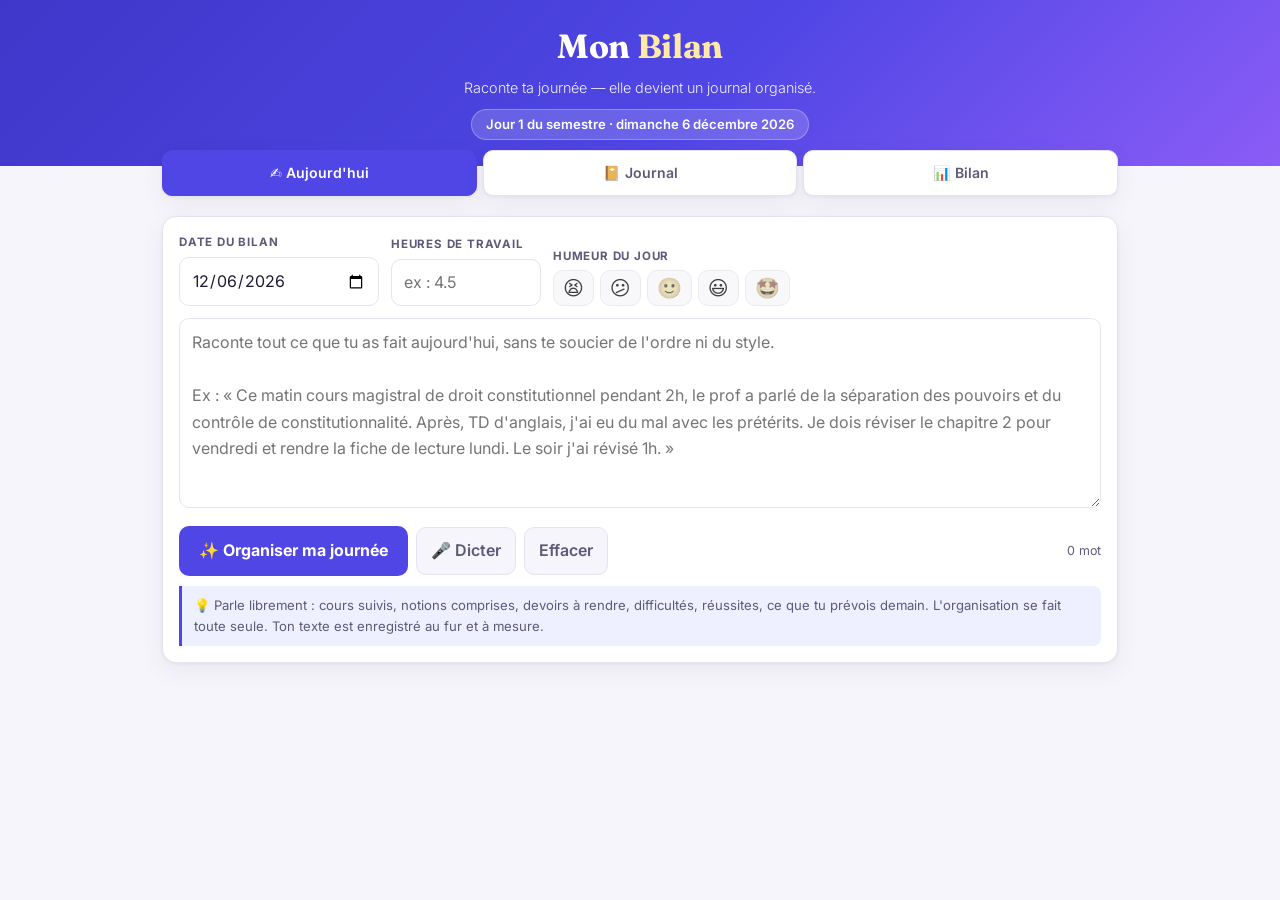
==== journal.html @ a70c95f1 "feat: Mon Bilan — journal quotidien organisé automatiquement Nouvelle application (journal.html) pou" ====
<!DOCTYPE html>
<html lang="fr">
<head>
<meta charset="UTF-8">
<meta name="viewport" content="width=device-width, initial-scale=1.0">
<title>Mon Bilan — Journal quotidien du semestre</title>
<meta name="description" content="Raconte ta journée, l'application l'organise en un bilan quotidien structuré : cours suivis, notions apprises, tâches à faire, difficultés et objectifs.">
<meta name="theme-color" content="#4f46e5">
<meta name="mobile-web-app-capable" content="yes">
<meta name="apple-mobile-web-app-capable" content="yes">
<meta name="apple-mobile-web-app-status-bar-style" content="black-translucent">
<meta name="apple-mobile-web-app-title" content="Mon Bilan">
<link rel="manifest" href="/journal.webmanifest">
<link rel="apple-touch-icon" href="/icons/journal-192.png">
<link href="https://fonts.googleapis.com/css2?family=Fraunces:opsz,wght@9..144,500;9..144,700&family=Inter:wght@300;400;500;600;700&display=swap" rel="stylesheet">
<style>
:root{
  --indigo:#4f46e5; --indigo-d:#3f37c9; --indigo-l:#eef0ff; --or:#c9a227;
  --papier:#f6f5fb; --carte:#ffffff; --encre:#1d1b31; --encre-2:#5d5a78;
  --bord:#e5e3f1; --vert:#2f7d55; --rouge:#c0392b; --ambre:#b06f10;
  --ombre:0 1px 3px rgba(29,27,49,.06),0 8px 24px rgba(29,27,49,.06);
  --r:14px;
}
@media (prefers-color-scheme:dark){
  :root{
    --indigo:#8b83ff; --indigo-d:#6f66f0; --indigo-l:#232043; --or:#d9b64a;
    --papier:#111020; --carte:#1a1930; --encre:#eceafc; --encre-2:#a5a1c6;
    --bord:#2c2a48; --vert:#5cc98d; --rouge:#ff8a7a; --ambre:#e0b25f;
    --ombre:0 1px 3px rgba(0,0,0,.4),0 8px 24px rgba(0,0,0,.35);
  }
}
*{margin:0;padding:0;box-sizing:border-box}
body{font-family:'Inter',system-ui,sans-serif;background:var(--papier);color:var(--encre);line-height:1.6;-webkit-text-size-adjust:100%}
h1,h2,h3,.serif{font-family:'Fraunces','Georgia',serif;letter-spacing:-.01em}
button{font:inherit;cursor:pointer;border:none;border-radius:10px;transition:filter .15s,background .15s,transform .05s}
button:active{transform:translateY(1px)}
button:disabled{opacity:.5;cursor:not-allowed}
input,select,textarea{font:inherit;color:var(--encre);background:var(--carte);border:1px solid var(--bord);border-radius:10px;padding:10px 12px}
input:focus,select:focus,textarea:focus{outline:2px solid var(--indigo);outline-offset:1px}
a{color:var(--indigo)}

/* En-tête */
header{background:linear-gradient(135deg,var(--indigo-d),var(--indigo) 55%,#8b5cf6);color:#fff;padding:20px 16px 26px;text-align:center}
header h1{font-size:clamp(1.5rem,4.6vw,2.1rem);font-weight:700}
header h1 span{color:#ffe9a8}
.h-sub{font-size:.9rem;opacity:.92;font-weight:300;margin-top:2px}
.h-jour{display:inline-block;margin-top:10px;background:rgba(255,255,255,.16);border:1px solid rgba(255,255,255,.28);border-radius:999px;padding:4px 14px;font-size:.82rem;font-weight:600}

/* Onglets */
.onglets{display:flex;gap:6px;max-width:980px;margin:-16px auto 0;padding:0 12px;position:relative;z-index:3}
.onglet{flex:1;background:var(--carte);border:1px solid var(--bord);box-shadow:var(--ombre);color:var(--encre-2);font-weight:600;font-size:.88rem;padding:11px 6px}
.onglet.actif{background:var(--indigo);border-color:var(--indigo);color:#fff}

main{max-width:980px;margin:0 auto;padding:20px 12px 90px}
.vue{display:none}
.vue.actif{display:block}

.carte{background:var(--carte);border:1px solid var(--bord);border-radius:var(--r);box-shadow:var(--ombre);padding:16px;margin-bottom:16px}
.carte-titre{font-family:'Fraunces',serif;font-size:1.12rem;font-weight:700;margin-bottom:12px;display:flex;align-items:center;gap:8px;flex-wrap:wrap}
.carte-titre .compteur{font-family:'Inter',sans-serif;font-size:.74rem;font-weight:600;color:var(--encre-2);background:var(--papier);border:1px solid var(--bord);border-radius:999px;padding:1px 9px}

.ligne{display:flex;flex-wrap:wrap;gap:12px;align-items:flex-end}
.champ{display:flex;flex-direction:column;gap:5px;flex:1;min-width:140px}
.champ label{font-size:.72rem;text-transform:uppercase;letter-spacing:.07em;color:var(--encre-2);font-weight:700}
.aide{font-size:.8rem;color:var(--encre-2)}

/* Humeur */
.humeurs{display:flex;gap:6px}
.humeur{background:var(--papier);border:1px solid var(--bord);border-radius:10px;font-size:1.25rem;line-height:1;padding:7px 9px;filter:grayscale(.7);opacity:.75}
.humeur.on{filter:none;opacity:1;border-color:var(--indigo);background:var(--indigo-l);transform:translateY(-2px)}

/* Saisie */
textarea#recit{width:100%;min-height:190px;resize:vertical;line-height:1.65;margin-top:12px}
.barre-saisie{display:flex;flex-wrap:wrap;gap:8px;align-items:center;margin-top:10px}
.btn-p{background:var(--indigo);color:#fff;font-weight:700;padding:12px 20px}
.btn-p:hover{filter:brightness(1.1)}
.btn-s{background:var(--papier);border:1px solid var(--bord);color:var(--encre-2);font-weight:600;padding:10px 14px}
.btn-s:hover{background:var(--indigo-l);color:var(--indigo)}
.btn-micro.on{background:var(--rouge);color:#fff;border-color:var(--rouge);animation:pulse 1.3s infinite}
@keyframes pulse{50%{filter:brightness(1.25)}}
.compte{margin-left:auto;font-size:.78rem;color:var(--encre-2)}
.astuce{margin-top:10px;font-size:.82rem;color:var(--encre-2);background:var(--indigo-l);border-left:3px solid var(--indigo);border-radius:0 8px 8px 0;padding:9px 12px}

/* Bandeau d'état */
.bandeau{display:none;margin-bottom:14px;border-radius:10px;padding:10px 13px;font-size:.86rem;font-weight:500}
.bandeau.on{display:block}
.bandeau.info{background:var(--indigo-l);color:var(--indigo);border:1px solid var(--indigo)}
.bandeau.alerte{background:rgba(176,111,16,.12);color:var(--ambre);border:1px solid var(--ambre)}
.bandeau.erreur{background:rgba(192,57,43,.1);color:var(--rouge);border:1px solid var(--rouge)}

/* Bilan structuré */
.bilan-titre{font-family:'Fraunces',serif;font-size:1.4rem;font-weight:700;line-height:1.3}
.bilan-date{font-size:.8rem;text-transform:uppercase;letter-spacing:.08em;color:var(--encre-2);font-weight:700}
.resume{margin:10px 0 4px;font-size:1rem;border-left:3px solid var(--or);padding-left:12px;color:var(--encre)}
.sec{margin-top:18px}
.sec h3{font-size:.78rem;text-transform:uppercase;letter-spacing:.09em;color:var(--indigo);font-weight:700;margin-bottom:8px;display:flex;align-items:center;gap:7px}
.cours{border:1px solid var(--bord);border-radius:12px;padding:11px 13px;margin-bottom:9px;background:var(--papier)}
.cours-tete{display:flex;flex-wrap:wrap;gap:8px;align-items:baseline}
.cours-mat{font-weight:700}
.etq{font-size:.7rem;font-weight:700;text-transform:uppercase;letter-spacing:.05em;background:var(--indigo-l);color:var(--indigo);border-radius:999px;padding:2px 9px}
.etq.duree{background:transparent;border:1px solid var(--bord);color:var(--encre-2)}
.cours-txt{font-size:.92rem;color:var(--encre-2);margin-top:5px}
.notions{display:flex;flex-wrap:wrap;gap:6px;margin-top:8px}
.notion{font-size:.78rem;background:var(--carte);border:1px solid var(--bord);border-radius:999px;padding:2px 10px}
ul.liste{list-style:none;display:flex;flex-direction:column;gap:6px}
ul.liste li{position:relative;padding-left:20px;font-size:.94rem}
ul.liste li::before{content:"";position:absolute;left:5px;top:.62em;width:6px;height:6px;border-radius:50%;background:var(--indigo)}
ul.liste.pos li::before{background:var(--vert)}
ul.liste.neg li::before{background:var(--ambre)}
.tache{display:flex;gap:10px;align-items:flex-start;border:1px solid var(--bord);border-radius:10px;padding:9px 11px;margin-bottom:7px;background:var(--papier)}
.tache input{width:18px;height:18px;flex:none;margin-top:2px;accent-color:var(--indigo);padding:0}
.tache.fait span.t-txt{text-decoration:line-through;opacity:.55}
.t-txt{font-size:.94rem}
.t-ech{display:block;font-size:.76rem;color:var(--ambre);font-weight:600}
.mots{display:flex;flex-wrap:wrap;gap:6px}
.mot{font-size:.76rem;background:var(--indigo-l);color:var(--indigo);border-radius:999px;padding:3px 10px;font-weight:600}
.conseil{margin-top:18px;background:linear-gradient(135deg,var(--indigo-l),transparent);border:1px dashed var(--indigo);border-radius:12px;padding:12px 14px;font-size:.92rem}
.conseil b{color:var(--indigo)}
.actions{display:flex;flex-wrap:wrap;gap:8px;margin-top:18px;padding-top:14px;border-top:1px solid var(--bord)}
.source{font-size:.74rem;color:var(--encre-2);margin-top:12px;font-style:italic}

/* Journal */
.entree{border:1px solid var(--bord);border-radius:12px;margin-bottom:10px;background:var(--carte);overflow:hidden}
.entree-tete{display:flex;gap:12px;align-items:flex-start;padding:13px 14px;cursor:pointer}
.e-jour{flex:none;width:52px;text-align:center;background:var(--indigo-l);color:var(--indigo);border-radius:10px;padding:5px 0}
.e-jour b{display:block;font-size:1.15rem;line-height:1.1}
.e-jour small{font-size:.66rem;text-transform:uppercase;letter-spacing:.06em;font-weight:700}
.e-corps{flex:1;min-width:0}
.e-titre{font-weight:600}
.e-res{font-size:.86rem;color:var(--encre-2);display:-webkit-box;-webkit-line-clamp:2;-webkit-box-orient:vertical;overflow:hidden}
.e-meta{display:flex;flex-wrap:wrap;gap:6px;margin-top:6px}
.e-detail{display:none;padding:0 14px 14px;border-top:1px solid var(--bord)}
.entree.ouvert .e-detail{display:block;padding-top:12px}
.vide{text-align:center;color:var(--encre-2);padding:34px 12px;font-size:.94rem}

/* Bilan / stats */
.stats{display:grid;grid-template-columns:repeat(auto-fit,minmax(140px,1fr));gap:10px}
.stat{background:var(--papier);border:1px solid var(--bord);border-radius:12px;padding:12px}
.stat b{display:block;font-family:'Fraunces',serif;font-size:1.7rem;line-height:1.15}
.stat small{font-size:.72rem;text-transform:uppercase;letter-spacing:.07em;color:var(--encre-2);font-weight:700}
.barres{display:flex;flex-direction:column;gap:9px}
.barre-l{display:flex;align-items:center;gap:10px;font-size:.88rem}
.barre-l .nom{width:38%;min-width:96px;font-weight:600;overflow:hidden;text-overflow:ellipsis;white-space:nowrap}
.barre-piste{flex:1;background:var(--papier);border-radius:999px;height:12px;overflow:hidden;border:1px solid var(--bord)}
.barre-fill{height:100%;background:linear-gradient(90deg,var(--indigo),#8b5cf6);border-radius:999px}
.barre-l .val{font-size:.78rem;color:var(--encre-2);font-weight:700;width:42px;text-align:right}

@media (max-width:560px){
  .onglet{font-size:.78rem;padding:10px 4px}
  .stat b{font-size:1.45rem}
}
@media print{
  header,.onglets,.actions,.barre-saisie,.astuce,.bandeau,#vue-saisie .carte:not(#carte-bilan){display:none!important}
  body{background:#fff}
  .carte{box-shadow:none;border:none}
}
</style>
</head>
<body>

<header>
  <h1>Mon <span>Bilan</span></h1>
  <div class="h-sub">Raconte ta journée — elle devient un journal organisé.</div>
  <div class="h-jour" id="h-jour">Jour 1 du semestre</div>
</header>

<div class="onglets">
  <button type="button" class="onglet actif" data-vue="saisie">✍️ Aujourd'hui</button>
  <button type="button" class="onglet" data-vue="journal">📔 Journal</button>
  <button type="button" class="onglet" data-vue="bilan">📊 Bilan</button>
</div>

<main>

<!-- ════════ VUE SAISIE ════════ -->
<section class="vue actif" id="vue-saisie">

  <div class="carte">
    <div class="ligne">
      <div class="champ" style="max-width:200px">
        <label for="date-jour">Date du bilan</label>
        <input type="date" id="date-jour">
      </div>
      <div class="champ" style="max-width:150px">
        <label for="heures">Heures de travail</label>
        <input type="number" id="heures" min="0" max="24" step="0.5" placeholder="ex : 4.5">
      </div>
      <div class="champ" style="flex:0 0 auto">
        <label>Humeur du jour</label>
        <div class="humeurs" id="humeurs">
          <button type="button" class="humeur" data-h="1" title="Journée très difficile">😫</button>
          <button type="button" class="humeur" data-h="2" title="Journée difficile">😕</button>
          <button type="button" class="humeur" data-h="3" title="Journée correcte">🙂</button>
          <button type="button" class="humeur" data-h="4" title="Bonne journée">😃</button>
          <button type="button" class="humeur" data-h="5" title="Excellente journée">🤩</button>
        </div>
      </div>
    </div>

    <textarea id="recit" placeholder="Raconte tout ce que tu as fait aujourd'hui, sans te soucier de l'ordre ni du style.&#10;&#10;Ex : « Ce matin cours magistral de droit constitutionnel pendant 2h, le prof a parlé de la séparation des pouvoirs et du contrôle de constitutionnalité. Après, TD d'anglais, j'ai eu du mal avec les prétérits. Je dois réviser le chapitre 2 pour vendredi et rendre la fiche de lecture lundi. Le soir j'ai révisé 1h. »"></textarea>

    <div class="barre-saisie">
      <button type="button" class="btn-p" id="btn-organiser">✨ Organiser ma journée</button>
      <button type="button" class="btn-s btn-micro" id="btn-micro" hidden>🎤 Dicter</button>
      <button type="button" class="btn-s" id="btn-vider">Effacer</button>
      <span class="compte" id="compte">0 mot</span>
    </div>

    <div class="astuce">
      💡 Parle librement : cours suivis, notions comprises, devoirs à rendre, difficultés, réussites, ce que tu prévois demain. L'organisation se fait toute seule. Ton texte est enregistré au fur et à mesure.
    </div>
  </div>

  <div class="bandeau" id="bandeau"></div>

  <div class="carte" id="carte-bilan" hidden>
    <div id="bilan-rendu"></div>
  </div>

  <div class="carte" id="carte-restes" hidden>
    <div class="carte-titre">⏳ Tâches encore ouvertes <span class="compteur" id="restes-compte"></span></div>
    <div id="restes"></div>
  </div>

</section>

<!-- ════════ VUE JOURNAL ════════ -->
<section class="vue" id="vue-journal">
  <div class="carte">
    <div class="carte-titre">📔 Mon journal <span class="compteur" id="journal-compte"></span></div>
    <input type="search" id="recherche" placeholder="Rechercher une matière, une notion, un mot…" style="width:100%">
  </div>
  <div id="liste-journal"></div>
</section>

<!-- ════════ VUE BILAN ════════ -->
<section class="vue" id="vue-bilan">
  <div class="carte">
    <div class="carte-titre">📊 Vue d'ensemble du semestre</div>
    <div class="stats" id="stats"></div>
  </div>

  <div class="carte">
    <div class="carte-titre">📚 Matières les plus travaillées</div>
    <div class="barres" id="barres-matieres"><div class="vide">Aucune matière enregistrée pour l'instant.</div></div>
  </div>

  <div class="carte">
    <div class="carte-titre">🗓 7 derniers jours</div>
    <div class="barres" id="barres-semaine"></div>
  </div>

  <div class="carte">
    <div class="carte-titre">⚙️ Réglages &amp; sauvegarde</div>
    <div class="ligne">
      <div class="champ" style="max-width:220px">
        <label for="debut-semestre">Début du semestre</label>
        <input type="date" id="debut-semestre">
      </div>
    </div>
    <div class="actions" style="border:none;padding-top:14px">
      <button type="button" class="btn-s" id="btn-export-md">⬇️ Exporter tout (Markdown)</button>
      <button type="button" class="btn-s" id="btn-export-json">⬇️ Sauvegarde (JSON)</button>
      <button type="button" class="btn-s" id="btn-import">⬆️ Restaurer une sauvegarde</button>
      <input type="file" id="fichier-import" accept="application/json,.json" hidden>
    </div>
    <p class="aide" style="margin-top:10px">Tes bilans restent dans ce navigateur (aucun compte, aucun serveur). Pense à exporter une sauvegarde de temps en temps.</p>
  </div>
</section>

</main>

<script>
"use strict";

/* ════════ Constantes ════════ */
const PROXY_URL = 'https://scamintel-proxy.legrandpokeya.workers.dev';
const MODEL     = 'gpt-4o';
const CLE_DB    = 'monbilan_entrees_v1';
const CLE_CFG   = 'monbilan_config_v1';
const HUMEURS   = { 1:'😫', 2:'😕', 3:'🙂', 4:'😃', 5:'🤩' };

/* ════════ Utilitaires ════════ */
const $ = id => document.getElementById(id);
const esc = s => String(s == null ? '' : s).replace(/&/g,'&amp;').replace(/</g,'&lt;').replace(/>/g,'&gt;').replace(/"/g,'&quot;');

function isoDuJour(d = new Date()) {
  return d.getFullYear() + '-' + String(d.getMonth()+1).padStart(2,'0') + '-' + String(d.getDate()).padStart(2,'0');
}
function versDate(iso) { const [a,m,j] = iso.split('-').map(Number); return new Date(a, m-1, j); }
function dateLongue(iso) {
  return versDate(iso).toLocaleDateString('fr-FR', { weekday:'long', day:'numeric', month:'long', year:'numeric' });
}
function ecartJours(isoA, isoB) { return Math.round((versDate(isoB) - versDate(isoA)) / 86400000); }
function nettoie(v) { return typeof v === 'string' ? v.trim() : ''; }
function versListe(v) {
  if (Array.isArray(v)) return v.map(nettoie).filter(Boolean);
  const s = nettoie(v);
  return s ? [s] : [];
}

/* ════════ Stockage ════════ */
let db  = {};
let cfg = { debutSemestre: isoDuJour() };

function charger() {
  try { db  = JSON.parse(localStorage.getItem(CLE_DB)  || '{}') || {}; } catch { db = {}; }
  try { cfg = Object.assign(cfg, JSON.parse(localStorage.getItem(CLE_CFG) || '{}')); } catch {}
}
function sauver() {
  try {
    localStorage.setItem(CLE_DB, JSON.stringify(db));
    localStorage.setItem(CLE_CFG, JSON.stringify(cfg));
  } catch (e) { message('erreur', "Impossible d'enregistrer : la mémoire du navigateur est pleine ou bloquée."); }
}
function entree(date, creer) {
  if (!db[date] && creer) db[date] = { date, raw:'', heures:null, humeur:null, organise:null, source:null, maj:null };
  return db[date] || null;
}
function datesTriees() { return Object.keys(db).sort().reverse(); }

let dateActive = isoDuJour();

/* ════════ Bandeau d'état ════════ */
let minuteurBandeau = null;
function message(type, txt, duree) {
  const b = $('bandeau');
  b.className = 'bandeau on ' + type;
  b.textContent = txt;
  clearTimeout(minuteurBandeau);
  if (duree) minuteurBandeau = setTimeout(() => b.className = 'bandeau', duree);
}
function cacherMessage() { const b = $('bandeau'); b.className = 'bandeau'; }

/* ════════ Organisation par IA ════════ */
function invite(date, texte, heures, humeur) {
  return `Tu es l'assistant d'un étudiant qui fait le bilan de sa journée. Il te raconte sa journée à l'oral ou à l'écrit, en vrac. Ton rôle : transformer ce récit en un bilan quotidien clair et structuré.

DATE : ${dateLongue(date)}
${heures ? 'TEMPS DE TRAVAIL DÉCLARÉ : ' + heures + ' h\n' : ''}${humeur ? 'HUMEUR DÉCLARÉE : ' + humeur + '/5\n' : ''}
RÉCIT BRUT :
"""
${texte}
"""

Réponds UNIQUEMENT par un objet JSON valide, sans texte avant ou après, sans balises de code, exactement dans ce format :
{
  "titre": "titre court de la journée, 60 caractères maximum",
  "resume": "2 à 3 phrases qui résument la journée à la première personne",
  "cours": [{"matiere":"", "type":"cours magistral | TD | TP | révision | lecture | examen | autre", "duree":"", "contenu":"ce qui a été vu, en 1 à 2 phrases", "notions":["notion clé", "..."]}],
  "apprentissages": ["ce qui a été compris ou retenu aujourd'hui"],
  "taches": [{"intitule":"", "echeance":"date ou échéance si mentionnée, sinon vide"}],
  "difficultes": ["points de blocage ou d'incompréhension"],
  "reussites": ["ce qui s'est bien passé"],
  "objectifs_demain": ["ce qui est prévu ou à faire ensuite"],
  "motsCles": ["mot-clé", "..."],
  "conseil": "un conseil court, concret et bienveillant pour demain, basé uniquement sur cette journée"
}

RÈGLES STRICTES :
- N'invente rien : n'utilise que ce qui figure dans le récit.
- Laisse un tableau vide si l'information est absente.
- Écris en français, à la première personne quand c'est naturel.
- Conserve les termes techniques, noms de chapitres et de professeurs cités.
- Reformule proprement les fautes ou hésitations de la dictée vocale.`;
}

function extraireJSON(txt) {
  let t = String(txt || '').trim().replace(/^```(?:json)?/i, '').replace(/```$/,'').trim();
  const d = t.indexOf('{'), f = t.lastIndexOf('}');
  if (d === -1 || f === -1) throw new Error('Réponse non exploitable');
  return JSON.parse(t.slice(d, f + 1));
}

function normaliser(o, anciennesTaches) {
  const faites = {};
  (anciennesTaches || []).forEach(t => { if (t && t.intitule) faites[t.intitule.toLowerCase()] = !!t.fait; });
  const cours = (Array.isArray(o.cours) ? o.cours : []).map(c => ({
    matiere : nettoie(c && c.matiere) || 'Séance',
    type    : nettoie(c && c.type),
    duree   : nettoie(c && c.duree),
    contenu : nettoie(c && c.contenu),
    notions : versListe(c && c.notions)
  })).filter(c => c.matiere || c.contenu);
  const taches = (Array.isArray(o.taches) ? o.taches : []).map(t => {
    const it = typeof t === 'string' ? t : nettoie(t && t.intitule);
    return { intitule: it, echeance: typeof t === 'string' ? '' : nettoie(t && t.echeance), fait: !!faites[it.toLowerCase()] };
  }).filter(t => t.intitule);
  return {
    titre           : nettoie(o.titre).slice(0, 90),
    resume          : nettoie(o.resume),
    cours           : cours,
    apprentissages  : versListe(o.apprentissages),
    taches          : taches,
    difficultes     : versListe(o.difficultes),
    reussites       : versListe(o.reussites),
    objectifs_demain: versListe(o.objectifs_demain),
    motsCles        : versListe(o.motsCles).slice(0, 12),
    conseil         : nettoie(o.conseil)
  };
}

async function organiserParIA(date, texte, heures, humeur) {
  const rep = await fetch(PROXY_URL, {
    method : 'POST',
    headers: { 'Content-Type':'application/json' },
    body   : JSON.stringify({ model: MODEL, max_tokens: 2500, messages: [{ role:'user', content: invite(date, texte, heures, humeur) }] })
  });
  const data = await rep.json();
  if (data.error) throw new Error(data.error.message || 'Erreur du service IA');
  const txt = data.choices && data.choices[0] && data.choices[0].message && data.choices[0].message.content;
  if (!txt) throw new Error('Réponse IA vide');
  return extraireJSON(txt);
}

/* ════════ Organisation locale (secours, sans réseau) ════════ */
const RE = {
  cours     : /(cours|amphi|magistral|\btd\b|\btp\b|séance|seance|leçon|lecon|chapitre|module|conférence|conference|travaux (?:pratiques|dirigés|diriges)|labo)/i,
  tache     : /(je dois|il faut|à faire|a faire|à rendre|a rendre|rendre|réviser|reviser|préparer|preparer|devoir|dm\b|exposé|expose|examen|partiel|interro|contrôle|controle|deadline|pour (?:lundi|mardi|mercredi|jeudi|vendredi|samedi|dimanche|demain|la semaine))/i,
  difficulte: /(difficile|pas compris|rien compris|compliqué|complique|galèr|galer|du mal|bloqué|bloque|perdu|pas réussi|pas reussi|dur\b|stress|fatigu)/i,
  reussite  : /(réussi|reussi|content|fier|bien passé|bien passe|validé|valide|progress|super|génial|genial|enfin compris|à l'aise|a l'aise)/i,
  demain    : /(demain|prochaine fois|semaine prochaine|objectif|je compte|je vais)/i,
  appris    : /(appris|compris|retenu|découvert|decouvert|noté|note que|vu que|expliqué|explique)/i
};
const STOP = /^(pendant|avec|ce|cet|cette|le|la|les|un|une|des|du|de|et|puis|où|ou|qui|que|pour|à|a|en|dans|sur|il|elle|on|j|je|nous|ce matin|cet aprem)$/i;

function phrases(txt) {
  return txt.replace(/([.!?…;])\s+/g, '$1\n').split(/\n+/).map(s => s.trim()).filter(s => s.length > 2);
}
function matiereDe(p) {
  const m = p.match(/(?:cours|amphi|td|tp|séance|seance|leçon|lecon|module|chapitre|examen|partiel|contrôle|controle)\s*(?:magistral\s*)?(?:de |d'|en |sur )([A-Za-zÀ-ÿ0-9'’\- ]{2,40})/i);
  if (!m) return '';
  const mots = m[1].trim().split(/\s+/);
  const gardes = [];
  for (const mot of mots) {
    if (STOP.test(mot) || /^\d/.test(mot) || /^(h|heures?|min|minutes?)$/i.test(mot)) break;
    gardes.push(mot);
    if (gardes.length >= 4) break;
  }
  const nom = gardes.join(' ').replace(/[.,;:]$/, '').trim();
  return nom ? nom.charAt(0).toUpperCase() + nom.slice(1) : '';
}
function dureeDe(p) {
  const m = p.match(/(\d+(?:[.,]\d+)?)\s*(h\b|heures?|min\b|minutes?)/i);
  return m ? (m[1] + ' ' + (/^m/i.test(m[2]) ? 'min' : 'h')) : '';
}

function organiserEnLocal(texte, date) {
  const o = { titre:'', resume:'', cours:[], apprentissages:[], taches:[], difficultes:[], reussites:[], objectifs_demain:[], motsCles:[], conseil:'' };
  phrases(texte).forEach(p => {
    let classe = false;
    const passe = /(j'ai révisé|j'ai revise|j'ai fait|j'ai relu|j'ai travaillé|j'ai bossé|j'ai suivi|j'ai assisté)/i.test(p);
    const estTache = RE.tache.test(p) && !passe;
    if (RE.cours.test(p) && !estTache && !/^demain/i.test(p)) {
      o.cours.push({ matiere: matiereDe(p) || 'Séance', type:'', duree: dureeDe(p), contenu: p, notions: [] });
      classe = true;
    }
    if (estTache)                      { o.taches.push({ intitule:p, echeance:'', fait:false }); classe = true; }
    if (RE.difficulte.test(p))         { o.difficultes.push(p); classe = true; }
    if (RE.reussite.test(p))           { o.reussites.push(p); classe = true; }
    if (RE.demain.test(p))             { o.objectifs_demain.push(p); classe = true; }
    if (!classe || (RE.appris.test(p) && !RE.reussite.test(p) && !RE.difficulte.test(p))) { o.apprentissages.push(p); }
  });
  o.motsCles = Array.from(new Set(o.cours.map(c => c.matiere).filter(m => m && m !== 'Séance'))).slice(0, 8);
  const bouts = [];
  if (o.cours.length)  bouts.push(o.cours.length + (o.cours.length > 1 ? ' séances de travail' : ' séance de travail'));
  if (o.taches.length) bouts.push(o.taches.length + (o.taches.length > 1 ? ' tâches à faire' : ' tâche à faire'));
  o.resume = 'Journée du ' + dateLongue(date) + (bouts.length ? ' : ' + bouts.join(', ') + '.' : '.');
  o.titre  = o.motsCles.length ? o.motsCles.slice(0, 3).join(' · ') : 'Bilan du ' + versDate(date).toLocaleDateString('fr-FR');
  return o;
}

/* ════════ Rendu d'un bilan ════════ */
function bloc(titre, contenu) { return contenu ? `<div class="sec"><h3>${titre}</h3>${contenu}</div>` : ''; }
function listeHTML(items, classe) {
  if (!items || !items.length) return '';
  return `<ul class="liste ${classe || ''}">` + items.map(t => `<li>${esc(t)}</li>`).join('') + '</ul>';
}
function tachesHTML(taches, date) {
  if (!taches || !taches.length) return '';
  return taches.map((t, i) => `
    <label class="tache ${t.fait ? 'fait' : ''}">
      <input type="checkbox" class="t-check" data-date="${esc(date)}" data-i="${i}" ${t.fait ? 'checked' : ''}>
      <span><span class="t-txt">${esc(t.intitule)}</span>${t.echeance ? `<span class="t-ech">⏰ ${esc(t.echeance)}</span>` : ''}</span>
    </label>`).join('');
}
function coursHTML(cours) {
  if (!cours || !cours.length) return '';
  return cours.map(c => `
    <div class="cours">
      <div class="cours-tete">
        <span class="cours-mat">${esc(c.matiere)}</span>
        ${c.type ? `<span class="etq">${esc(c.type)}</span>` : ''}
        ${c.duree ? `<span class="etq duree">⏱ ${esc(c.duree)}</span>` : ''}
      </div>
      ${c.contenu ? `<div class="cours-txt">${esc(c.contenu)}</div>` : ''}
      ${c.notions && c.notions.length ? `<div class="notions">${c.notions.map(n => `<span class="notion">${esc(n)}</span>`).join('')}</div>` : ''}
    </div>`).join('');
}

function rendreBilan(e, contexte) {
  const o = e.organise;
  if (!o) return '';
  const meta = [];
  if (e.humeur) meta.push(HUMEURS[e.humeur] + ' humeur ' + e.humeur + '/5');
  if (e.heures) meta.push('⏱ ' + e.heures + ' h de travail');
  const actions = contexte === 'jour'
    ? `<div class="actions">
         <button type="button" class="btn-s" data-act="copier" data-date="${esc(e.date)}">📋 Copier</button>
         <button type="button" class="btn-s" data-act="md" data-date="${esc(e.date)}">⬇️ Fichier .md</button>
         <button type="button" class="btn-s" data-act="imprimer" data-date="${esc(e.date)}">🖨 Imprimer</button>
         <button type="button" class="btn-s" data-act="reorganiser" data-date="${esc(e.date)}">🔄 Réorganiser</button>
       </div>`
    : `<div class="actions">
         <button type="button" class="btn-s" data-act="ouvrir" data-date="${esc(e.date)}">✏️ Modifier ce jour</button>
         <button type="button" class="btn-s" data-act="copier" data-date="${esc(e.date)}">📋 Copier</button>
         <button type="button" class="btn-s" data-act="md" data-date="${esc(e.date)}">⬇️ Fichier .md</button>
         <button type="button" class="btn-s" data-act="supprimer" data-date="${esc(e.date)}">🗑 Supprimer</button>
       </div>`;
  return `
    <div class="bilan-date">${esc(dateLongue(e.date))}${meta.length ? ' · ' + esc(meta.join(' · ')) : ''}</div>
    ${o.titre ? `<div class="bilan-titre">${esc(o.titre)}</div>` : ''}
    ${o.resume ? `<div class="resume">${esc(o.resume)}</div>` : ''}
    ${bloc('📚 Cours &amp; séances', coursHTML(o.cours))}
    ${bloc('🧠 Ce que j\'ai appris', listeHTML(o.apprentissages))}
    ${bloc('✅ À faire', tachesHTML(o.taches, e.date))}
    ${bloc('🌱 Ce qui a bien marché', listeHTML(o.reussites, 'pos'))}
    ${bloc('⚠️ Difficultés', listeHTML(o.difficultes, 'neg'))}
    ${bloc('🎯 Pour la suite', listeHTML(o.objectifs_demain))}
    ${o.motsCles && o.motsCles.length ? bloc('🏷 Mots-clés', `<div class="mots">${o.motsCles.map(m => `<span class="mot">${esc(m)}</span>`).join('')}</div>`) : ''}
    ${o.conseil ? `<div class="conseil"><b>Conseil pour demain —</b> ${esc(o.conseil)}</div>` : ''}
    ${actions}
    <div class="source">${e.source === 'ia' ? 'Organisé par l\'IA' : 'Organisé automatiquement sur l\'appareil (hors ligne)'}${e.maj ? ' · ' + esc(new Date(e.maj).toLocaleString('fr-FR')) : ''}</div>`;
}

/* ════════ Export ════════ */
function bilanEnMd(e) {
  const o = e.organise;
  let s = '# ' + dateLongue(e.date) + '\n\n';
  if (!o) return s + (e.raw || '') + '\n';
  if (o.titre)  s += '**' + o.titre + '**\n\n';
  if (e.humeur) s += 'Humeur : ' + HUMEURS[e.humeur] + ' ' + e.humeur + '/5' + (e.heures ? ' · Travail : ' + e.heures + ' h' : '') + '\n\n';
  else if (e.heures) s += 'Travail : ' + e.heures + ' h\n\n';
  if (o.resume) s += '> ' + o.resume + '\n\n';
  if (o.cours && o.cours.length) {
    s += '## Cours & séances\n';
    o.cours.forEach(c => {
      s += '- **' + c.matiere + '**' + (c.type ? ' (' + c.type + ')' : '') + (c.duree ? ' — ' + c.duree : '') + '\n';
      if (c.contenu) s += '  - ' + c.contenu + '\n';
      if (c.notions && c.notions.length) s += '  - Notions : ' + c.notions.join(', ') + '\n';
    });
    s += '\n';
  }
  const sections = [
    ["Ce que j'ai appris", o.apprentissages],
    ['Ce qui a bien marché', o.reussites],
    ['Difficultés', o.difficultes],
    ['Pour la suite', o.objectifs_demain]
  ];
  sections.forEach(([t, l]) => { if (l && l.length) s += '## ' + t + '\n' + l.map(x => '- ' + x).join('\n') + '\n\n'; });
  if (o.taches && o.taches.length) s += '## À faire\n' + o.taches.map(t => '- [' + (t.fait ? 'x' : ' ') + '] ' + t.intitule + (t.echeance ? ' — ' + t.echeance : '')).join('\n') + '\n\n';
  if (o.motsCles && o.motsCles.length) s += 'Mots-clés : ' + o.motsCles.join(', ') + '\n\n';
  if (o.conseil) s += '_Conseil : ' + o.conseil + '_\n\n';
  return s;
}
function telecharger(nom, contenu, type) {
  const url = URL.createObjectURL(new Blob([contenu], { type: type || 'text/plain;charset=utf-8' }));
  const a = document.createElement('a');
  a.href = url; a.download = nom; document.body.appendChild(a); a.click(); a.remove();
  setTimeout(() => URL.revokeObjectURL(url), 2000);
}
async function copier(txt) {
  try { await navigator.clipboard.writeText(txt); message('info', '📋 Bilan copié dans le presse-papiers.', 2500); }
  catch { message('alerte', "Copie impossible — sélectionne le texte manuellement.", 4000); }
}

/* ════════ Vue « Aujourd'hui » ════════ */
function majCompte() {
  const mots = $('recit').value.trim().split(/\s+/).filter(Boolean).length;
  $('compte').textContent = mots + (mots > 1 ? ' mots' : ' mot');
}
function majEnTete() {
  const n = Math.max(1, ecartJours(cfg.debutSemestre, dateActive) + 1);
  $('h-jour').textContent = 'Jour ' + n + ' du semestre · ' + dateLongue(dateActive);
}
function rendreJour() {
  const e = entree(dateActive) || { date: dateActive, raw:'', heures:null, humeur:null, organise:null };
  $('date-jour').value = dateActive;
  $('recit').value     = e.raw || '';
  $('heures').value    = (e.heures == null ? '' : e.heures);
  document.querySelectorAll('.humeur').forEach(b => b.classList.toggle('on', Number(b.dataset.h) === e.humeur));
  majCompte(); majEnTete();
  const carte = $('carte-bilan');
  if (e.organise) { carte.hidden = false; $('bilan-rendu').innerHTML = rendreBilan(e, 'jour'); }
  else            { carte.hidden = true;  $('bilan-rendu').innerHTML = ''; }
  rendreRestes();
}
function rendreRestes() {
  const restes = [];
  datesTriees().forEach(d => {
    if (d === dateActive) return;
    const o = db[d].organise;
    if (!o || !o.taches) return;
    o.taches.forEach((t, i) => { if (!t.fait) restes.push({ date:d, i, t }); });
  });
  const carte = $('carte-restes');
  $('restes-compte').textContent = restes.length;
  if (!restes.length) { carte.hidden = true; $('restes').innerHTML = ''; return; }
  carte.hidden = false;
  $('restes').innerHTML = restes.slice(0, 20).map(r => `
    <label class="tache">
      <input type="checkbox" class="t-check" data-date="${esc(r.date)}" data-i="${r.i}">
      <span><span class="t-txt">${esc(r.t.intitule)}</span>
      <span class="t-ech">${r.t.echeance ? '⏰ ' + esc(r.t.echeance) + ' · ' : ''}noté le ${esc(versDate(r.date).toLocaleDateString('fr-FR'))}</span></span>
    </label>`).join('');
}

let minuteurRestes = null;

/* ════════ Vue « Journal » ════════ */
function rendreJournal() {
  const q = ($('recherche').value || '').trim().toLowerCase();
  let dates = datesTriees();
  if (q) dates = dates.filter(d => (d + ' ' + (db[d].raw || '') + ' ' + JSON.stringify(db[d].organise || {})).toLowerCase().includes(q));
  $('journal-compte').textContent = dates.length + (dates.length > 1 ? ' jours' : ' jour');
  const liste = $('liste-journal');
  if (!dates.length) {
    liste.innerHTML = `<div class="carte"><div class="vide">${q ? 'Aucun bilan ne correspond à cette recherche.' : "Aucun bilan pour l'instant. Commence par raconter ta journée dans l'onglet « Aujourd'hui »."}</div></div>`;
    return;
  }
  liste.innerHTML = dates.map(d => {
    const e = db[d], o = e.organise, dt = versDate(d);
    const badges = [];
    if (o && o.cours && o.cours.length) badges.push(o.cours.length + (o.cours.length > 1 ? ' séances' : ' séance'));
    if (o && o.taches) { const ouv = o.taches.filter(t => !t.fait).length; if (ouv) badges.push(ouv + (ouv > 1 ? ' tâches ouvertes' : ' tâche ouverte')); }
    if (e.heures) badges.push(e.heures + ' h');
    if (e.humeur) badges.push(HUMEURS[e.humeur]);
    return `
    <article class="entree" data-date="${esc(d)}">
      <div class="entree-tete" data-basculer="${esc(d)}">
        <div class="e-jour"><b>${dt.getDate()}</b><small>${dt.toLocaleDateString('fr-FR',{month:'short'}).replace('.','')}</small></div>
        <div class="e-corps">
          <div class="e-titre">${esc((o && o.titre) || 'Bilan du ' + dt.toLocaleDateString('fr-FR'))}</div>
          <div class="e-res">${esc((o && o.resume) || e.raw || '')}</div>
          <div class="e-meta">${badges.map(b => `<span class="notion">${esc(b)}</span>`).join('')}</div>
        </div>
      </div>
      <div class="e-detail">
        ${o ? rendreBilan(e, 'journal') : `<p class="aide">${esc(e.raw || '')}</p>
          <div class="actions"><button type="button" class="btn-s" data-act="ouvrir" data-date="${esc(d)}">✏️ Organiser ce jour</button>
          <button type="button" class="btn-s" data-act="supprimer" data-date="${esc(d)}">🗑 Supprimer</button></div>`}
        ${e.raw ? `<details style="margin-top:14px"><summary class="aide" style="cursor:pointer">Voir le récit brut</summary><p class="aide" style="margin-top:8px;white-space:pre-wrap">${esc(e.raw)}</p></details>` : ''}
      </div>
    </article>`;
  }).join('');
}

/* ════════ Vue « Bilan » ════════ */
function serie() {
  let n = 0, curseur = new Date();
  if (!db[isoDuJour(curseur)]) curseur.setDate(curseur.getDate() - 1);
  while (db[isoDuJour(curseur)]) { n++; curseur.setDate(curseur.getDate() - 1); }
  return n;
}
function rendreStats() {
  const dates = datesTriees();
  let heures = 0, humeurs = [], seances = 0, ouvertes = 0;
  const matieres = {};
  dates.forEach(d => {
    const e = db[d];
    if (e.heures) heures += Number(e.heures) || 0;
    if (e.humeur) humeurs.push(e.humeur);
    const o = e.organise; if (!o) return;
    seances += (o.cours || []).length;
    (o.cours || []).forEach(c => { const k = (c.matiere || '').trim(); if (k && k.toLowerCase() !== 'séance') matieres[k] = (matieres[k] || 0) + 1; });
    ouvertes += (o.taches || []).filter(t => !t.fait).length;
  });
  const moyenne = humeurs.length ? (humeurs.reduce((a, b) => a + b, 0) / humeurs.length) : 0;
  $('stats').innerHTML = `
    <div class="stat"><small>Jours consignés</small><b>${dates.length}</b></div>
    <div class="stat"><small>Série en cours</small><b>${serie()} 🔥</b></div>
    <div class="stat"><small>Séances suivies</small><b>${seances}</b></div>
    <div class="stat"><small>Heures de travail</small><b>${heures ? heures.toFixed(1).replace('.0','') : 0} h</b></div>
    <div class="stat"><small>Humeur moyenne</small><b>${moyenne ? HUMEURS[Math.round(moyenne)] + ' ' + moyenne.toFixed(1) : '—'}</b></div>
    <div class="stat"><small>Tâches ouvertes</small><b>${ouvertes}</b></div>`;

  const tri = Object.entries(matieres).sort((a, b) => b[1] - a[1]).slice(0, 8);
  const maxi = tri.length ? tri[0][1] : 1;
  $('barres-matieres').innerHTML = tri.length
    ? tri.map(([m, n]) => `<div class="barre-l"><span class="nom">${esc(m)}</span><span class="barre-piste"><span class="barre-fill" style="width:${Math.round(n / maxi * 100)}%"></span></span><span class="val">${n}×</span></div>`).join('')
    : '<div class="vide">Aucune matière identifiée pour l\'instant.</div>';

  const jours = [];
  for (let i = 6; i >= 0; i--) { const d = new Date(); d.setDate(d.getDate() - i); jours.push(isoDuJour(d)); }
  const maxH = Math.max(1, ...jours.map(d => (db[d] && Number(db[d].heures)) || 0));
  $('barres-semaine').innerHTML = jours.map(d => {
    const e = db[d], h = (e && Number(e.heures)) || 0;
    const largeur = h ? Math.round(h / maxH * 100) : (e ? 3 : 0);
    return `<div class="barre-l"><span class="nom">${esc(versDate(d).toLocaleDateString('fr-FR',{weekday:'short',day:'numeric'}))}</span>
      <span class="barre-piste"><span class="barre-fill" style="width:${largeur}%"></span></span>
      <span class="val">${h ? h + ' h' : (e ? '✓' : '—')}</span></div>`;
  }).join('');
  $('debut-semestre').value = cfg.debutSemestre;
}

/* ════════ Actions ════════ */
async function organiser() {
  const texte = $('recit').value.trim();
  if (texte.length < 15) { message('alerte', 'Raconte d\'abord ta journée en quelques phrases 🙂', 4000); return; }
  const e = entree(dateActive, true);
  e.raw    = texte;
  e.heures = $('heures').value ? Number($('heures').value) : null;
  const btn = $('btn-organiser'), texteBtn = btn.textContent;
  btn.disabled = true; btn.textContent = '⏳ Organisation…';
  message('info', '⏳ Ta journée est en cours d\'organisation…');
  const anciennes = e.organise && e.organise.taches;
  try {
    e.organise = normaliser(await organiserParIA(dateActive, texte, e.heures, e.humeur), anciennes);
    e.source = 'ia';
    message('info', '✅ Bilan enregistré dans ton journal.', 3500);
  } catch (err) {
    e.organise = normaliser(organiserEnLocal(texte, dateActive), anciennes);
    e.source = 'local';
    message('alerte', '⚠️ Organisation par l\'IA indisponible (' + err.message + ') — bilan structuré directement sur ton appareil. Tu peux relancer plus tard avec « Réorganiser ».');
  }
  e.maj = new Date().toISOString();
  sauver(); rendreJour();
  btn.disabled = false; btn.textContent = texteBtn;
  $('carte-bilan').scrollIntoView({ behavior:'smooth', block:'start' });
}

function ouvrirJour(date) {
  dateActive = date;
  changerVue('saisie');
  rendreJour();
  window.scrollTo({ top:0, behavior:'smooth' });
}
function supprimerJour(date) {
  if (!confirm('Supprimer définitivement le bilan du ' + dateLongue(date) + ' ?')) return;
  delete db[date]; sauver();
  rendreJournal(); rendreStats(); rendreJour();
}
function imprimer(date) { ouvrirJour(date); setTimeout(() => window.print(), 300); }

function actionner(act, date) {
  const e = db[date]; if (!e) return;
  if (act === 'copier')      copier(bilanEnMd(e));
  else if (act === 'md')     telecharger('bilan-' + date + '.md', bilanEnMd(e), 'text/markdown;charset=utf-8');
  else if (act === 'imprimer') imprimer(date);
  else if (act === 'ouvrir') ouvrirJour(date);
  else if (act === 'supprimer') supprimerJour(date);
  else if (act === 'reorganiser') { dateActive = date; organiser(); }
}

/* ════════ Navigation ════════ */
function changerVue(nom) {
  document.querySelectorAll('.vue').forEach(v => v.classList.toggle('actif', v.id === 'vue-' + nom));
  document.querySelectorAll('.onglet').forEach(b => b.classList.toggle('actif', b.dataset.vue === nom));
  if (nom === 'journal') rendreJournal();
  if (nom === 'bilan')   rendreStats();
}

/* ════════ Dictée vocale ════════ */
let reco = null, ecoute = false;
function initVoix() {
  const SR = window.SpeechRecognition || window.webkitSpeechRecognition;
  if (!SR) return;
  const btn = $('btn-micro');
  btn.hidden = false;
  reco = new SR();
  reco.lang = 'fr-FR'; reco.continuous = true; reco.interimResults = true;
  let base = '';
  reco.onresult = ev => {
    let definitif = '', partiel = '';
    for (let i = ev.resultIndex; i < ev.results.length; i++) {
      const t = ev.results[i][0].transcript;
      if (ev.results[i].isFinal) definitif += t + ' '; else partiel += t;
    }
    if (definitif) base = (base + ' ' + definitif).replace(/\s+/g, ' ').trim();
    $('recit').value = (base + (partiel ? ' ' + partiel : '')).trim();
    majCompte();
  };
  reco.onerror = ev => {
    ecoute = false; btn.classList.remove('on'); btn.textContent = '🎤 Dicter';
    if (ev.error === 'not-allowed') message('erreur', 'Micro refusé — autorise le microphone dans les réglages du navigateur.', 6000);
  };
  reco.onend = () => {
    if (ecoute) { try { reco.start(); } catch {} return; }  // relance auto tant que l'utilisateur n'a pas arrêté
    btn.classList.remove('on'); btn.textContent = '🎤 Dicter';
    enregistrerBrouillon();
  };
  btn.addEventListener('click', () => {
    if (ecoute) { ecoute = false; reco.stop(); return; }
    base = $('recit').value.trim();
    ecoute = true;
    try { reco.start(); btn.classList.add('on'); btn.textContent = '⏹ Arrêter la dictée'; message('info', '🎤 Je t\'écoute — raconte ta journée.', 3000); }
    catch { ecoute = false; }
  });
}

/* ════════ Brouillon ════════ */
let minuteurBrouillon = null;
function enregistrerBrouillon() {
  const txt = $('recit').value;
  const e = entree(dateActive, txt.trim().length > 0);
  if (!e) return;
  e.raw = txt;
  e.heures = $('heures').value ? Number($('heures').value) : null;
  sauver();
}

/* ════════ Démarrage ════════ */
function init() {
  charger();
  if (!cfg.debutSemestre) cfg.debutSemestre = isoDuJour();
  dateActive = isoDuJour();
  rendreJour();

  document.querySelectorAll('.onglet').forEach(b => b.addEventListener('click', () => changerVue(b.dataset.vue)));

  $('date-jour').addEventListener('change', ev => { dateActive = ev.target.value || isoDuJour(); rendreJour(); });
  $('recit').addEventListener('input', () => { majCompte(); clearTimeout(minuteurBrouillon); minuteurBrouillon = setTimeout(enregistrerBrouillon, 600); });
  $('heures').addEventListener('change', () => { enregistrerBrouillon(); rendreStats(); });
  $('humeurs').addEventListener('click', ev => {
    const b = ev.target.closest('.humeur'); if (!b) return;
    const h = Number(b.dataset.h);
    const e = entree(dateActive, true);
    e.humeur = (e.humeur === h ? null : h);
    sauver(); rendreJour();
  });
  $('btn-organiser').addEventListener('click', organiser);
  $('btn-vider').addEventListener('click', () => {
    if (!$('recit').value.trim() || confirm('Effacer le récit de cette journée ? (le bilan déjà organisé est conservé)')) {
      $('recit').value = ''; enregistrerBrouillon(); majCompte(); cacherMessage();
    }
  });
  $('recherche').addEventListener('input', rendreJournal);
  $('debut-semestre').addEventListener('change', ev => { cfg.debutSemestre = ev.target.value || isoDuJour(); sauver(); majEnTete(); });

  $('btn-export-md').addEventListener('click', () => {
    const dates = datesTriees().reverse();
    if (!dates.length) { message('alerte', 'Aucun bilan à exporter pour l\'instant.', 3000); return; }
    telecharger('mon-journal-' + isoDuJour() + '.md', '# Mon journal de semestre\n\n' + dates.map(d => bilanEnMd(db[d])).join('\n---\n\n'), 'text/markdown;charset=utf-8');
  });
  $('btn-export-json').addEventListener('click', () => telecharger('mon-bilan-sauvegarde-' + isoDuJour() + '.json', JSON.stringify({ config: cfg, entrees: db }, null, 2), 'application/json'));
  $('btn-import').addEventListener('click', () => $('fichier-import').click());
  $('fichier-import').addEventListener('change', ev => {
    const f = ev.target.files && ev.target.files[0]; if (!f) return;
    const lecteur = new FileReader();
    lecteur.onload = () => {
      try {
        const data = JSON.parse(lecteur.result);
        const entrees = data.entrees || data;
        if (typeof entrees !== 'object') throw new Error('format');
        if (!confirm('Restaurer ' + Object.keys(entrees).length + ' jour(s) ? Les bilans existants aux mêmes dates seront remplacés.')) return;
        Object.assign(db, entrees);
        if (data.config && data.config.debutSemestre) cfg.debutSemestre = data.config.debutSemestre;
        sauver(); rendreJour(); rendreJournal(); rendreStats();
        message('info', '✅ Sauvegarde restaurée.', 3500);
      } catch { message('erreur', 'Fichier de sauvegarde illisible.', 5000); }
      ev.target.value = '';
    };
    lecteur.readAsText(f);
  });

  document.addEventListener('click', ev => {
    const b = ev.target.closest('[data-act]');
    if (b) { actionner(b.dataset.act, b.dataset.date); return; }
    const t = ev.target.closest('[data-basculer]');
    if (t) t.parentElement.classList.toggle('ouvert');
  });
  document.addEventListener('change', ev => {
    const c = ev.target.closest('.t-check'); if (!c) return;
    const e = db[c.dataset.date]; if (!e || !e.organise) return;
    const t = e.organise.taches[Number(c.dataset.i)]; if (!t) return;
    t.fait = c.checked; sauver();
    const etiquette = c.closest('.tache'); if (etiquette) etiquette.classList.toggle('fait', t.fait);
    clearTimeout(minuteurRestes);
    minuteurRestes = setTimeout(() => {   // petit délai : la tâche cochée reste visible un instant
      rendreRestes();
      if ($('vue-journal').classList.contains('actif')) rendreJournal();
    }, 800);
  });

  window.addEventListener('beforeunload', enregistrerBrouillon);
  initVoix();

  if ('serviceWorker' in navigator) navigator.serviceWorker.register('/sw.js').catch(() => {});
}
document.addEventListener('DOMContentLoaded', init);
</script>
</body>
</html>
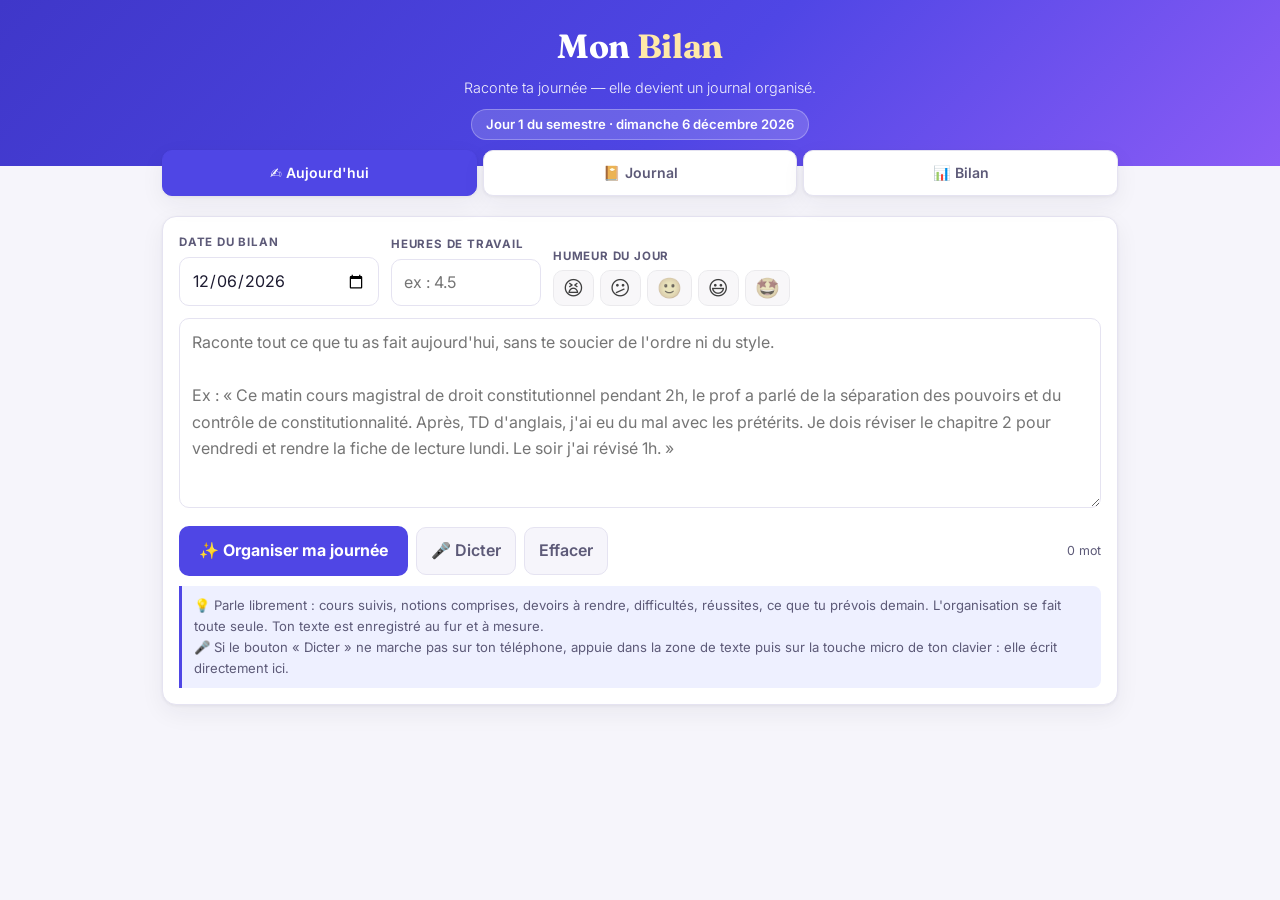
==== commit 91aab234: "fix: dictée vocale — démarrage synchrone et messages d'erreur explicites La dictée échouait sans rie" ====
--- a/journal.html
+++ b/journal.html
@@ -207,7 +207,8 @@
     </div>
 
     <div class="astuce">
-      💡 Parle librement : cours suivis, notions comprises, devoirs à rendre, difficultés, réussites, ce que tu prévois demain. L'organisation se fait toute seule. Ton texte est enregistré au fur et à mesure.
+      💡 Parle librement : cours suivis, notions comprises, devoirs à rendre, difficultés, réussites, ce que tu prévois demain. L'organisation se fait toute seule. Ton texte est enregistré au fur et à mesure.<br>
+      🎤 Si le bouton « Dicter » ne marche pas sur ton téléphone, appuie dans la zone de texte puis sur la touche micro de ton clavier : elle écrit directement ici.
     </div>
   </div>
 
@@ -761,40 +762,133 @@
 }
 
 /* ════════ Dictée vocale ════════ */
-let reco = null, ecoute = false;
+let reco = null, ecoute = false, relancesVoix = 0;
+
+const ASTUCE_CLAVIER = 'Astuce : la touche micro du clavier de ton téléphone fonctionne toujours — appuie dans la zone de texte, puis sur le micro du clavier.';
+function estIOS() {
+  return /iP(hone|ad|od)/.test(navigator.userAgent) || (navigator.platform === 'MacIntel' && navigator.maxTouchPoints > 1);
+}
+function estInstallee() {
+  try { return window.matchMedia('(display-mode: standalone)').matches || navigator.standalone === true; } catch { return false; }
+}
+
 function initVoix() {
+  const btn = $('btn-micro');
+  btn.hidden = false;                     // toujours visible : mieux vaut expliquer que disparaître
   const SR = window.SpeechRecognition || window.webkitSpeechRecognition;
-  if (!SR) return;
-  const btn = $('btn-micro');
-  btn.hidden = false;
-  reco = new SR();
-  reco.lang = 'fr-FR'; reco.continuous = true; reco.interimResults = true;
+
+  if (!window.isSecureContext) {
+    btn.addEventListener('click', () => message('erreur', 'La dictée exige une connexion sécurisée (adresse en https). ' + ASTUCE_CLAVIER, 10000));
+    return;
+  }
+  if (!SR) {
+    const detail = estIOS()
+      ? " Sur iPhone, seul Safari gère la dictée intégrée (ni Chrome ni Firefox)."
+      : " Essaie avec Google Chrome.";
+    btn.addEventListener('click', () => message('alerte', 'Ce navigateur ne gère pas la dictée intégrée.' + detail + ' ' + ASTUCE_CLAVIER, 12000));
+    return;
+  }
+
   let base = '';
-  reco.onresult = ev => {
-    let definitif = '', partiel = '';
-    for (let i = ev.resultIndex; i < ev.results.length; i++) {
-      const t = ev.results[i][0].transcript;
-      if (ev.results[i].isFinal) definitif += t + ' '; else partiel += t;
+
+  function arreter(txt, type) {
+    ecoute = false;
+    if (reco) { try { reco.stop(); } catch {} }
+    btn.classList.remove('on');
+    btn.textContent = '🎤 Dicter';
+    enregistrerBrouillon();
+    if (txt) message(type || 'alerte', txt, type === 'info' ? 3000 : 10000);
+  }
+
+  function creerReco() {
+    const r = new SR();
+    r.lang = 'fr-FR';
+    r.interimResults = true;
+    r.maxAlternatives = 1;
+    try { r.continuous = true; } catch {}
+
+    r.onresult = ev => {
+      let definitif = '', partiel = '';
+      for (let i = ev.resultIndex; i < ev.results.length; i++) {
+        const t = ev.results[i][0].transcript;
+        if (ev.results[i].isFinal) definitif += t + ' '; else partiel += t;
+      }
+      if (definitif) { base = (base + ' ' + definitif).replace(/\s+/g, ' ').trim(); relancesVoix = 0; }
+      $('recit').value = (base + (partiel ? ' ' + partiel : '')).trim();
+      majCompte();
+    };
+
+    r.onerror = ev => {
+      const err = ev.error;
+      if (err === 'no-speech' || err === 'aborted') return;   // sans gravité : onend relancera
+      if (err === 'not-allowed' || err === 'service-not-allowed') {
+        arreter('Micro refusé. ' + (estInstallee()
+          ? "Depuis l'application installée sur l'écran d'accueil, le micro est parfois bloqué : ouvre plutôt la page dans ton navigateur. "
+          : "Autorise le microphone pour ce site (icône à gauche de l'adresse, ou Réglages du navigateur). ") + ASTUCE_CLAVIER, 'erreur');
+        diagnostiquer().then(precision => { if (precision) message('erreur', precision + ' ' + ASTUCE_CLAVIER, 12000); });
+      } else if (err === 'audio-capture') {
+        arreter("Aucun micro détecté sur cet appareil. " + ASTUCE_CLAVIER, 'erreur');
+      } else if (err === 'network') {
+        arreter("La dictée a besoin d'Internet et le service de reconnaissance est injoignable pour l'instant. " + ASTUCE_CLAVIER);
+      } else {
+        arreter('Dictée interrompue (' + err + '). ' + ASTUCE_CLAVIER);
+      }
+    };
+
+    r.onend = () => {
+      if (!ecoute) { btn.classList.remove('on'); btn.textContent = '🎤 Dicter'; enregistrerBrouillon(); return; }
+      if (++relancesVoix > 40) { arreter('Dictée arrêtée automatiquement (long silence). Relance-la quand tu veux.', 'info'); return; }
+      setTimeout(() => {                     // Safari et Chrome coupent après chaque phrase : on relance
+        if (!ecoute) return;
+        try { reco.start(); }
+        catch {
+          try { reco = creerReco(); reco.start(); }
+          catch { arreter("Impossible de relancer la dictée. " + ASTUCE_CLAVIER); }
+        }
+      }, 300);
+    };
+    return r;
+  }
+
+  // Diagnostic : appelé seulement après un échec, pour préciser la cause.
+  async function diagnostiquer() {
+    if (!navigator.mediaDevices || !navigator.mediaDevices.getUserMedia) return null;
+    try {
+      const flux = await navigator.mediaDevices.getUserMedia({ audio: true });
+      flux.getTracks().forEach(t => t.stop());
+      return null;                                   // le micro lui-même est accessible
+    } catch (err) {
+      const nom = err && err.name;
+      if (nom === 'NotFoundError')  return 'Aucun micro détecté sur cet appareil.';
+      if (nom === 'NotAllowedError' || nom === 'SecurityError') {
+        return 'Micro refusé. ' + (estInstallee()
+          ? "Depuis l'application installée sur l'écran d'accueil, le micro est parfois bloqué : ouvre plutôt la page dans ton navigateur."
+          : "Autorise le microphone pour ce site (icône à gauche de l'adresse), puis réessaie.");
+      }
+      return null;
     }
-    if (definitif) base = (base + ' ' + definitif).replace(/\s+/g, ' ').trim();
-    $('recit').value = (base + (partiel ? ' ' + partiel : '')).trim();
-    majCompte();
-  };
-  reco.onerror = ev => {
-    ecoute = false; btn.classList.remove('on'); btn.textContent = '🎤 Dicter';
-    if (ev.error === 'not-allowed') message('erreur', 'Micro refusé — autorise le microphone dans les réglages du navigateur.', 6000);
-  };
-  reco.onend = () => {
-    if (ecoute) { try { reco.start(); } catch {} return; }  // relance auto tant que l'utilisateur n'a pas arrêté
-    btn.classList.remove('on'); btn.textContent = '🎤 Dicter';
-    enregistrerBrouillon();
-  };
+  }
+
+  // Démarrage synchrone : Safari exige que start() parte directement du clic.
+  function demarrer() {
+    base = $('recit').value.trim();
+    relancesVoix = 0;
+    reco = creerReco();
+    ecoute = true;
+    try {
+      reco.start();
+      btn.classList.add('on');
+      btn.textContent = '⏹ Arrêter la dictée';
+      message('info', "🎤 Je t'écoute — raconte ta journée, puis appuie sur « Arrêter la dictée ».", 5000);
+    } catch (err) {
+      ecoute = false;
+      arreter('Démarrage de la dictée impossible' + (err && err.message ? ' (' + err.message + ')' : '') + '. ' + ASTUCE_CLAVIER);
+    }
+  }
+
   btn.addEventListener('click', () => {
-    if (ecoute) { ecoute = false; reco.stop(); return; }
-    base = $('recit').value.trim();
-    ecoute = true;
-    try { reco.start(); btn.classList.add('on'); btn.textContent = '⏹ Arrêter la dictée'; message('info', '🎤 Je t\'écoute — raconte ta journée.', 3000); }
-    catch { ecoute = false; }
+    if (ecoute) arreter('✍️ Dictée arrêtée.', 'info');
+    else demarrer();
   });
 }
 
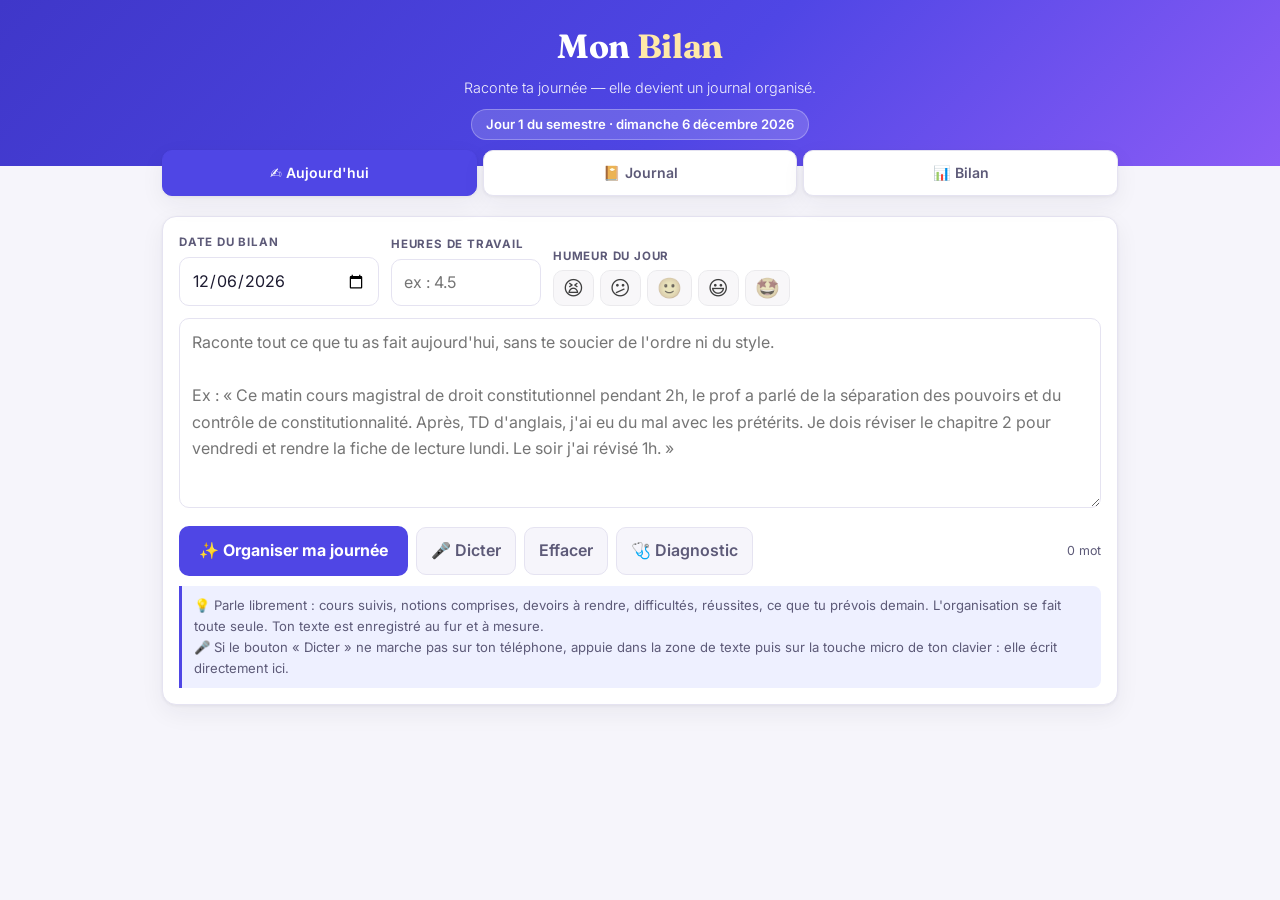
==== commit 84e3f289: "feat: diagnostic intégré de la dictée et messages toujours visibles La dictée échoue encore sur Andr" ====
--- a/journal.html
+++ b/journal.html
@@ -82,11 +82,13 @@
 .astuce{margin-top:10px;font-size:.82rem;color:var(--encre-2);background:var(--indigo-l);border-left:3px solid var(--indigo);border-radius:0 8px 8px 0;padding:9px 12px}
 
 /* Bandeau d'état */
-.bandeau{display:none;margin-bottom:14px;border-radius:10px;padding:10px 13px;font-size:.86rem;font-weight:500}
-.bandeau.on{display:block}
-.bandeau.info{background:var(--indigo-l);color:var(--indigo);border:1px solid var(--indigo)}
-.bandeau.alerte{background:rgba(176,111,16,.12);color:var(--ambre);border:1px solid var(--ambre)}
-.bandeau.erreur{background:rgba(192,57,43,.1);color:var(--rouge);border:1px solid var(--rouge)}
+.bandeau{display:none;margin-bottom:14px;border-radius:10px;padding:10px 13px;font-size:.86rem;font-weight:500;background-color:var(--carte)}
+.bandeau.on{display:block;position:fixed;left:10px;right:10px;bottom:10px;z-index:60;max-width:960px;margin:0 auto;max-height:45vh;overflow:auto;box-shadow:0 6px 24px rgba(0,0,0,.25)}
+.bandeau .fermer{float:right;margin-left:10px;background:transparent;border:none;color:inherit;font-size:1.1rem;line-height:1;padding:0 2px;cursor:pointer}
+#diag-txt{white-space:pre-wrap;font-family:ui-monospace,Menlo,Consolas,monospace;font-size:.78rem;background:var(--papier);border:1px solid var(--bord);border-radius:10px;padding:11px;overflow-x:auto}
+.bandeau.info{background-image:linear-gradient(var(--indigo-l),var(--indigo-l));color:var(--indigo);border:1px solid var(--indigo)}
+.bandeau.alerte{background-image:linear-gradient(rgba(176,111,16,.14),rgba(176,111,16,.14));color:var(--ambre);border:1px solid var(--ambre)}
+.bandeau.erreur{background-image:linear-gradient(rgba(192,57,43,.12),rgba(192,57,43,.12));color:var(--rouge);border:1px solid var(--rouge)}
 
 /* Bilan structuré */
 .bilan-titre{font-family:'Fraunces',serif;font-size:1.4rem;font-weight:700;line-height:1.3}
@@ -203,6 +205,7 @@
       <button type="button" class="btn-p" id="btn-organiser">✨ Organiser ma journée</button>
       <button type="button" class="btn-s btn-micro" id="btn-micro" hidden>🎤 Dicter</button>
       <button type="button" class="btn-s" id="btn-vider">Effacer</button>
+      <button type="button" class="btn-s" id="btn-diag" title="Vérifier pourquoi la dictée ne fonctionne pas">🩺 Diagnostic</button>
       <span class="compte" id="compte">0 mot</span>
     </div>
 
@@ -213,6 +216,16 @@
   </div>
 
   <div class="bandeau" id="bandeau"></div>
+
+  <div class="carte" id="carte-diag" hidden>
+    <div class="carte-titre">🩺 Diagnostic de la dictée</div>
+    <pre id="diag-txt">…</pre>
+    <div class="actions" style="border:none;padding-top:12px">
+      <button type="button" class="btn-s" id="btn-diag-copier">📋 Copier le diagnostic</button>
+      <button type="button" class="btn-s" id="btn-diag-fermer">Fermer</button>
+    </div>
+    <p class="aide" style="margin-top:8px">Copie ce texte et envoie-le : il indique exactement ce que ton navigateur autorise.</p>
+  </div>
 
   <div class="carte" id="carte-bilan" hidden>
     <div id="bilan-rendu"></div>
@@ -266,6 +279,7 @@
       <input type="file" id="fichier-import" accept="application/json,.json" hidden>
     </div>
     <p class="aide" style="margin-top:10px">Tes bilans restent dans ce navigateur (aucun compte, aucun serveur). Pense à exporter une sauvegarde de temps en temps.</p>
+    <p class="aide" id="ligne-version" style="margin-top:4px"></p>
   </div>
 </section>
 
@@ -280,6 +294,15 @@
 const CLE_DB    = 'monbilan_entrees_v1';
 const CLE_CFG   = 'monbilan_config_v1';
 const HUMEURS   = { 1:'😫', 2:'😕', 3:'🙂', 4:'😃', 5:'🤩' };
+const VERSION_APP = '2026-09-02 · 3';
+
+/* Journal technique : alimente le bouton « Diagnostic ». */
+const traceVoix = [];
+function traceV(txt) {
+  traceVoix.push(new Date().toLocaleTimeString('fr-FR') + ' — ' + txt);
+  if (traceVoix.length > 30) traceVoix.shift();
+}
+window.addEventListener('error', ev => traceV('ERREUR JS : ' + (ev.message || '?') + ' (' + (ev.filename || '') + ':' + (ev.lineno || 0) + ')'));
 
 /* ════════ Utilitaires ════════ */
 const $ = id => document.getElementById(id);
@@ -327,7 +350,7 @@
 function message(type, txt, duree) {
   const b = $('bandeau');
   b.className = 'bandeau on ' + type;
-  b.textContent = txt;
+  b.innerHTML = '<button type="button" class="fermer" aria-label="Fermer">×</button>' + esc(txt);
   clearTimeout(minuteurBandeau);
   if (duree) minuteurBandeau = setTimeout(() => b.className = 'bandeau', duree);
 }
@@ -702,6 +725,7 @@
       <span class="val">${h ? h + ' h' : (e ? '✓' : '—')}</span></div>`;
   }).join('');
   $('debut-semestre').value = cfg.debutSemestre;
+  $('ligne-version').textContent = 'Version de l\'application : ' + VERSION_APP;
 }
 
 /* ════════ Actions ════════ */
@@ -790,8 +814,10 @@
   }
 
   let base = '';
+  let minuteurDemarrage = null;
 
   function arreter(txt, type) {
+    clearTimeout(minuteurDemarrage);
     ecoute = false;
     if (reco) { try { reco.stop(); } catch {} }
     btn.classList.remove('on');
@@ -807,7 +833,12 @@
     r.maxAlternatives = 1;
     try { r.continuous = true; } catch {}
 
+    r.onstart      = () => { clearTimeout(minuteurDemarrage); traceV('démarrage confirmé (onstart)'); };
+    r.onaudiostart = () => { clearTimeout(minuteurDemarrage); traceV('micro ouvert (onaudiostart)'); };
+    r.onspeechstart = () => traceV('parole détectée');
+
     r.onresult = ev => {
+      traceV('résultat reçu (' + (ev.results ? ev.results.length : 0) + ')');
       let definitif = '', partiel = '';
       for (let i = ev.resultIndex; i < ev.results.length; i++) {
         const t = ev.results[i][0].transcript;
@@ -820,6 +851,8 @@
 
     r.onerror = ev => {
       const err = ev.error;
+      clearTimeout(minuteurDemarrage);
+      traceV('erreur : ' + err);
       if (err === 'no-speech' || err === 'aborted') return;   // sans gravité : onend relancera
       if (err === 'not-allowed' || err === 'service-not-allowed') {
         arreter('Micro refusé. ' + (estInstallee()
@@ -836,6 +869,7 @@
     };
 
     r.onend = () => {
+      traceV('fin de session (onend), écoute=' + ecoute);
       if (!ecoute) { btn.classList.remove('on'); btn.textContent = '🎤 Dicter'; enregistrerBrouillon(); return; }
       if (++relancesVoix > 40) { arreter('Dictée arrêtée automatiquement (long silence). Relance-la quand tu veux.', 'info'); return; }
       setTimeout(() => {                     // Safari et Chrome coupent après chaque phrase : on relance
@@ -876,12 +910,19 @@
     reco = creerReco();
     ecoute = true;
     try {
+      traceV('appel de start()');
       reco.start();
       btn.classList.add('on');
       btn.textContent = '⏹ Arrêter la dictée';
       message('info', "🎤 Je t'écoute — raconte ta journée, puis appuie sur « Arrêter la dictée ».", 5000);
+      clearTimeout(minuteurDemarrage);
+      minuteurDemarrage = setTimeout(() => {          // ni démarrage ni erreur : échec silencieux
+        traceV('aucun démarrage après 3 s');
+        arreter("La dictée ne démarre pas sur ce navigateur (aucune réponse du service de reconnaissance). " + ASTUCE_CLAVIER + " Le bouton « 🩺 Diagnostic » donne le détail.");
+      }, 3000);
     } catch (err) {
       ecoute = false;
+      traceV('start() a échoué : ' + (err && err.message));
       arreter('Démarrage de la dictée impossible' + (err && err.message ? ' (' + err.message + ')' : '') + '. ' + ASTUCE_CLAVIER);
     }
   }
@@ -890,6 +931,51 @@
     if (ecoute) arreter('✍️ Dictée arrêtée.', 'info');
     else demarrer();
   });
+}
+
+/* ════════ Diagnostic de la dictée ════════ */
+async function diagnostic() {
+  const l = [];
+  l.push('Mon Bilan — version ' + VERSION_APP);
+  l.push('Adresse : ' + location.href);
+  l.push('Navigateur : ' + navigator.userAgent);
+  l.push('Connexion sécurisée (https) : ' + (window.isSecureContext ? 'oui' : 'NON'));
+  l.push('Ouverte comme application installée : ' + (estInstallee() ? 'oui' : 'non'));
+  l.push('Appareil en ligne : ' + (navigator.onLine ? 'oui' : 'NON'));
+  l.push('API SpeechRecognition : ' + ('SpeechRecognition' in window ? 'oui' : 'non')
+       + ' | webkitSpeechRecognition : ' + ('webkitSpeechRecognition' in window ? 'oui' : 'non'));
+  l.push('Accès aux périphériques (mediaDevices) : ' + (navigator.mediaDevices && navigator.mediaDevices.getUserMedia ? 'oui' : 'non'));
+
+  let perm = 'non consultable';
+  try {
+    if (navigator.permissions && navigator.permissions.query) {
+      const p = await navigator.permissions.query({ name: 'microphone' });
+      perm = p.state;                                   // granted / denied / prompt
+    }
+  } catch (err) { perm = 'non consultable (' + (err && err.name) + ')'; }
+  l.push('Permission micro déclarée : ' + perm);
+
+  let test = 'non testé';
+  if (navigator.mediaDevices && navigator.mediaDevices.getUserMedia) {
+    try {
+      const flux = await navigator.mediaDevices.getUserMedia({ audio: true });
+      flux.getTracks().forEach(t => t.stop());
+      test = 'micro accessible ✔';
+    } catch (err) { test = 'ÉCHEC : ' + (err && err.name) + ' — ' + (err && err.message); }
+  }
+  l.push("Test d'accès au micro : " + test);
+  l.push('');
+  l.push('Derniers événements de dictée :');
+  l.push(traceVoix.length ? traceVoix.join('\n') : "(aucun — le bouton « Dicter » n'a pas encore été utilisé)");
+  return l.join('\n');
+}
+
+async function afficherDiagnostic() {
+  const carte = $('carte-diag');
+  carte.hidden = false;
+  $('diag-txt').textContent = 'Analyse en cours…';
+  carte.scrollIntoView({ behavior: 'smooth', block: 'start' });
+  $('diag-txt').textContent = await diagnostic();
 }
 
 /* ════════ Brouillon ════════ */
@@ -929,6 +1015,10 @@
     }
   });
   $('recherche').addEventListener('input', rendreJournal);
+  $('btn-diag').addEventListener('click', afficherDiagnostic);
+  $('btn-diag-fermer').addEventListener('click', () => { $('carte-diag').hidden = true; });
+  $('btn-diag-copier').addEventListener('click', () => copier($('diag-txt').textContent));
+  $('bandeau').addEventListener('click', ev => { if (ev.target.closest('.fermer')) cacherMessage(); });
   $('debut-semestre').addEventListener('change', ev => { cfg.debutSemestre = ev.target.value || isoDuJour(); sauver(); majEnTete(); });
 
   $('btn-export-md').addEventListener('click', () => {
